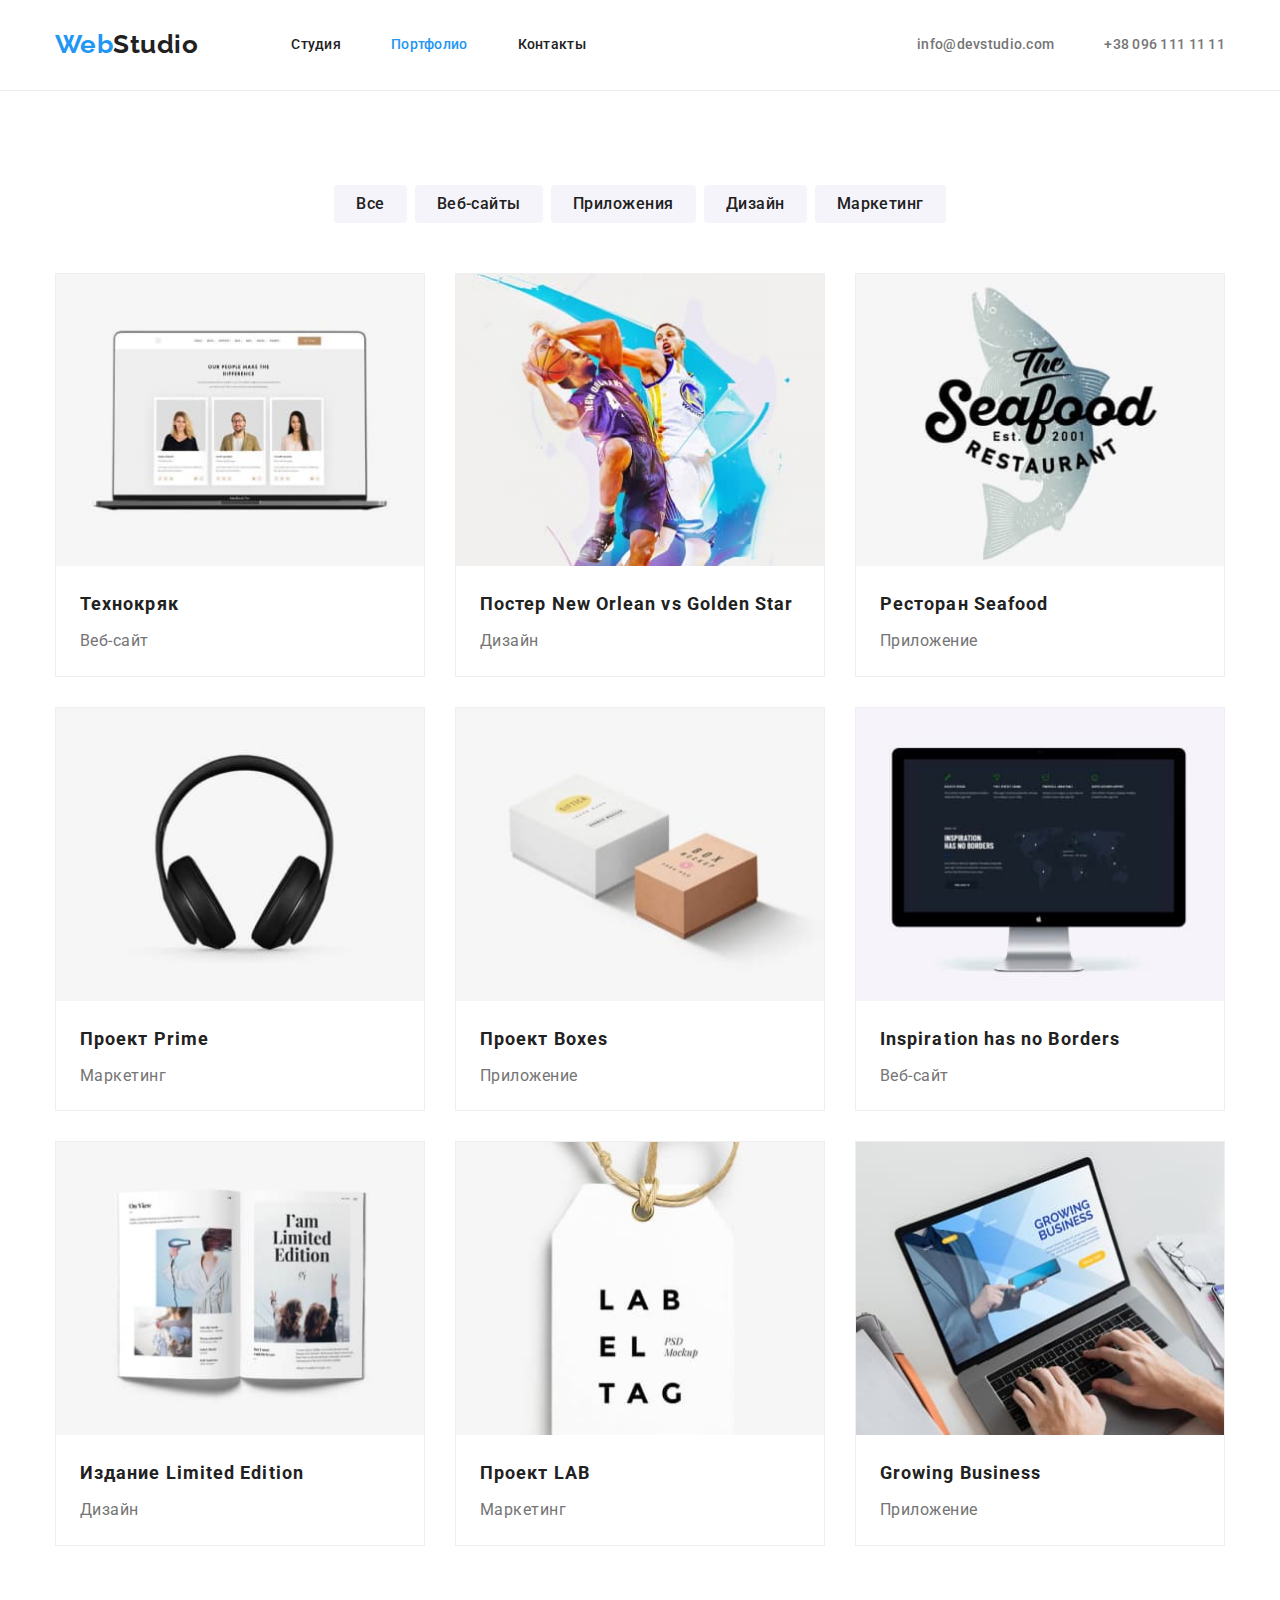
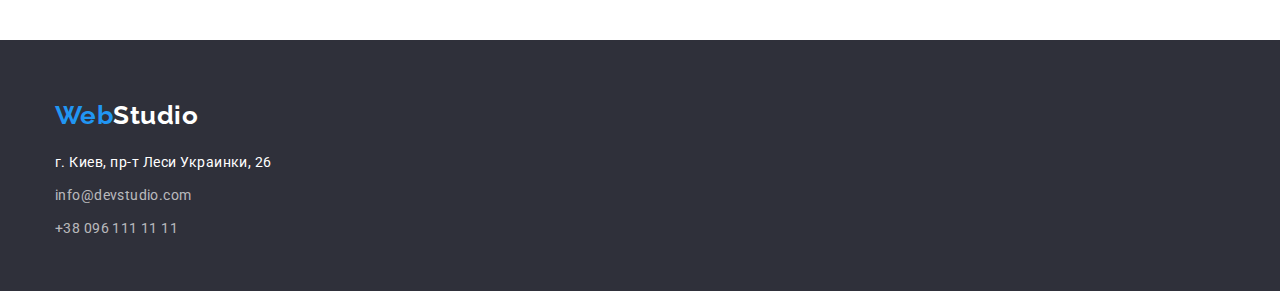
==== portfolio.html @ 140398b9 "Стартует проект" ====
<!DOCTYPE html>
<html lang="ru">
  <head>
    <meta charset="UTF-8" />
    <meta http-equiv="X-UA-Compatible" content="IE=edge" />
    <meta name="viewport" content="width=device-width, initial-scale=1.0" />
    <title>WebStudio</title>
    <link
      href="https://fonts.googleapis.com/css2?family=Raleway:wght@700&family=Roboto:wght@400;500;700;900&display=swap"
      rel="stylesheet"
    />
    <link
      rel="stylesheet"
      href="https://cdnjs.cloudflare.com/ajax/libs/modern-normalize/1.0.0/modern-normalize.min.css"
    />
    <link rel="stylesheet" href="./css/style.css" />
  </head>

  <body>
    <!-- Шапка сайта -->
    <header class="page-header">
      <div class="container header-item">
        <nav class="main-nav">
          <a href="#" class="logo"><span class="accent">Web</span>Studio</a>
          <ul class="site-nav">
            <li class="site-nav-item">
              <a href="./index.html" class="site-nav-link">Студия</a>
            </li>
            <li class="site-nav-item">
              <a href="./portfolio.html" class="site-nav-link-current">Портфолио</a>
            </li>
            <li class="site-nav-item"><a href="#footer" class="site-nav-link">Контакты</a></li>
          </ul>
        </nav>

        <ul class="auth-nav">
          <li class="auth-nav-item">
            <a href="mailto:info@devstudio.com" class="auth-nav-link">info@devstudio.com</a>
          </li>
          <li class="auth-nav-item">
            <a href="tel:+380961111111" class="auth-nav-link">+38 096 111 11 11</a>
          </li>
        </ul>
      </div>
    </header>
    <!-- Основная часть -->
    <main>
      <!-- Герой -->
      <section class="section portfolio">
        <div class="container">
          <h1 class="visually-hidden">Портфолио работ</h1>
          <ul class="buttons">
            <li class="buttons-item">
              <button type="button" class="buttons-secondary">Все</button>
            </li>
            <li class="buttons-item">
              <button type="button" class="buttons-secondary">Веб-сайты</button>
            </li>
            <li class="buttons-item">
              <button type="button" class="buttons-secondary">Приложения</button>
            </li>
            <li class="buttons-item">
              <button type="button" class="buttons-secondary">Дизайн</button>
            </li>
            <li class="buttons-item">
              <button type="button" class="buttons-secondary">Маркетинг</button>
            </li>
          </ul>
          <!-- список работ -->
          <ul class="projects-list">
            <li class="projects-list-item">
              <article class="card">
                <div class="card-thumb">
                  <img src="./images/portf1.jpg" alt="Веб-сайт Технокряк" width="370" />
                  <div class="card-content">
                    <h3 class="projects-list-link">Технокряк</h3>
                    <p class="projects-list-text">Веб-сайт</p>
                  </div>
                </div>
              </article>
            </li>

            <li class="projects-list-item">
              <article class="card">
                <div class="card-thumb">
                  <img
                    src="./images/portf2.jpg"
                    alt="Постер New Orlean vs Golden Star"
                    width="370"
                  />
                  <div class="card-content">
                    <h3 class="projects-list-link">Постер New Orlean vs Golden Star</h3>
                    <p class="projects-list-text">Дизайн</p>
                  </div>
                </div>
              </article>
            </li>

            <li class="projects-list-item">
              <article class="card">
                <div class="card-thumb">
                  <img src="./images/portf3.jpg" alt="Ресторан Seafood" width="370" />
                  <div class="card-content">
                    <h3 class="projects-list-link">Ресторан Seafood</h3>
                    <p class="projects-list-text">Приложение</p>
                  </div>
                </div>
              </article>
            </li>

            <li class="projects-list-item">
              <article class="card">
                <div class="card-thumb">
                  <img src="./images/portf4.jpg" alt="Проект Prime" width="370" />
                  <div class="card-content">
                    <h3 class="projects-list-link">Проект Prime</h3>
                    <p class="projects-list-text">Маркетинг</p>
                  </div>
                </div>
              </article>
            </li>

            <li class="projects-list-item">
              <article class="card">
                <div class="card-thumb">
                  <img src="./images/portf5.jpg" alt="Проект Boxes" width="370" />
                  <div class="card-content">
                    <h3 class="projects-list-link">Проект Boxes</h3>
                    <p class="projects-list-text">Приложение</p>
                  </div>
                </div>
              </article>
            </li>

            <li class="projects-list-item">
              <article class="card">
                <div class="card-thumb">
                  <img src="./images/portf6.jpg" alt="Inspiration has no Borders" width="370" />
                  <div class="card-content">
                    <h3 class="projects-list-link">Inspiration has no Borders</h3>
                    <p class="projects-list-text">Веб-сайт</p>
                  </div>
                </div>
              </article>
            </li>

            <li class="projects-list-item">
              <article class="card">
                <div class="card-thumb">
                  <img src="./images/portf7.jpg" alt="Издание Limited Edition" width="370" />
                  <div class="card-content">
                    <h3 class="projects-list-link">Издание Limited Edition</h3>
                    <p class="projects-list-text">Дизайн</p>
                  </div>
                </div>
              </article>
            </li>

            <li class="projects-list-item">
              <article class="card">
                <div class="card-thumb">
                  <img src="./images/portf8.jpg" alt="Проект LAB" width="370" />
                  <div class="card-content">
                    <h3 class="projects-list-link">Проект LAB</h3>
                    <p class="projects-list-text">Маркетинг</p>
                  </div>
                </div>
              </article>
            </li>

            <li class="projects-list-item">
              <article class="card">
                <div class="card-thumb">
                  <img src="./images/portf9.jpg" alt="Growing Business" width="370" />
                  <div class="card-content">
                    <h3 class="projects-list-link">Growing Business</h3>
                    <p class="projects-list-text">Приложение</p>
                  </div>
                </div>
              </article>
            </li>
          </ul>
        </div>
      </section>
    </main>
    <!-- Футер -->
    <footer id="footer" class="footer-real">
      <div class="container">
        <a href="#" class="logo-light"><span class="accent">Web</span>Studio</a>
        <div class="footer-contacts">
          <address class="city">г. Киев, пр-т Леси Украинки, 26</address>
          <div class="auth-nav-light">
            <a href="mailto:info@devstudio.com" class="auth-nav-light-link">info@devstudio.com</a>
            <p><a href="tel:+380961111111" class="auth-nav-light-link">+38 096 111 11 11</a></p>
          </div>
        </div>
      </div>
    </footer>
  </body>
</html>
---- css/style.css ----
/* цвет основного текста #757575 */
/* вторичный цвет #212121 */
/* акцент #2196F3 */
/* белый #FFFFFF*/
/* вторичный цвет фона #2F303A */
/* цвет фона секции в index #f5f4fa*/

html {
  box-sizing: border-box;
}

*,
*::before,
*::after {
  box-sizing: inherit;
}

:root {
  --primary-text-color: #757575;
  --title-text-color: #212121;
  --accent-color: #2196f3;
  --primary-white-color: #ffffff;
  --secondary-bg-color: #2f303a;
  --third-bg-color: #f5f4fa;
  --header-border-color: #ececec;
  --portfolio-border-color: #eeeeee;
  --card-set-gap: 30px;
  --card-shadow: 0px 1px 3px rgba(0, 0, 0, 0.12), 0px 1px 1px rgba(0, 0, 0, 0.14),
    0px 2px 1px rgba(0, 0, 0, 0.2);
}

/* body */
body {
  background-color: var(--primary-white-color);
  color: var(--primary-text-color);
  font-family: roboto, sans-serif;
  font-weight: 400;
  font-size: 16px;
  line-height: 1.18;
  letter-spacing: 0.03em;
}

/* none */
.list,
.site-nav,
.auth-nav,
.auth-nav-light,
.feature-list,
.works-list,
.team-list,
.projects-list,
.buttons,
p,
ul,
h1,
h2,
h3 {
  padding: 0;
  margin: 0;
  list-style: none;
}

img {
  display: block;
  max-width: 100%;
  height: auto;
}

/* Container */
.container {
  padding-left: 15px;
  padding-right: 15px;
  margin-left: auto;
  margin-right: auto;

  width: 1200px;
}

.header-item {
  display: flex;
}

/* Header */
.page-header {
  border-bottom: 1px solid var(--header-border-color);
  display: flex;
}

.main-nav {
  display: flex;
  align-items: center;
}

/* logo */
.logo {
  margin-right: 93px;
  margin-top: 24px;
  margin-bottom: 25px;

  color: var(--title-text-color);
  font-family: Raleway, sans-serif;
  font-weight: 700;
  font-size: 26px;
  line-height: 1.19;
  text-decoration: none;
}

.accent {
  color: var(--accent-color);
}

/* site-nav */
.site-nav {
  display: flex;
  margin-top: 32px;
  margin-bottom: 32px;
}

.site-nav .site-nav-item + .site-nav-item {
  margin-left: 50px;
}

.auth-nav {
  align-items: center;
  display: flex;
  margin-left: auto;

  margin-top: 32px;
  margin-bottom: 32px;
}

.auth-nav .auth-nav-item + .auth-nav-item {
  margin-left: 50px;
}

.site-nav-link,
.site-nav-link-current {
  display: block;
  padding-top: 5px;
  padding-bottom: 5px;

  color: var(--title-text-color);
  font-style: normal;
  font-weight: 500;
  font-size: 14px;
  line-height: 1.14;
  letter-spacing: 0.02em;
  text-decoration: none;
}

.auth-nav-link {
  display: block;
  padding-top: 5px;
  padding-bottom: 5px;

  color: var(--primary-text-color);
  font-style: normal;
  font-weight: 500;
  font-size: 14px;
  line-height: 1.14;
  letter-spacing: 0.02em;
  text-decoration: none;
}

.site-nav-link:hover,
.site-nav-link:focus,
.auth-nav-link:hover,
.auth-nav-link:focus,
.auth-nav-light-link:hover,
.auth-nav-light-link:focus {
  color: var(--accent-color);
}

.site-nav-link-current {
  color: var(--accent-color);
  font-style: normal;
  font-weight: 500;
  font-size: 14px;
  line-height: 1.14;
  letter-spacing: 0.02em;
  text-decoration: none;
}

/* hero */
.hero {
  padding-top: 200px;
  padding-bottom: 200px;

  background-color: var(--secondary-bg-color);
  text-align: center;
}

.hero-title {
  margin-top: 0;
  margin-bottom: 30px;
  color: var(--primary-white-color);
  font-weight: 900;
  font-size: 44px;
  line-height: 1.36;
  letter-spacing: 0.06em;
  text-transform: uppercase;
}

/* button primary */

.button-primary {
  display: inline-block;
  min-width: 200px;
  border-radius: 4px;
  padding: 10px 32px;
  text-align: center;

  color: var(--primary-white-color);
  background-color: var(--accent-color);
  font-family: inherit;
  font-weight: 700;
  font-size: 16px;
  line-height: 1.87;
  letter-spacing: 0.06em;
  cursor: pointer;
}

.button-primary:hover,
.button-primary:focus {
  color: var(--accent-color);
  background-color: var(--primary-white-color);
}

/* section-title */
.section-title {
  margin-top: 0;
  margin-bottom: 50px;
  color: var(--title-text-color);
  font-weight: 700;
  font-size: 36px;
  line-height: 1.17;
  text-align: center;
}

/* feature-list */
.section {
  padding-top: 94px;
  padding-bottom: 94px;
}

.visually-hidden {
  position: absolute;
  clip: rect(0 0 0 0);
  width: 1px;
  height: 1px;
  margin: -1px;
}

.feature-list {
  display: flex;
}

.feature-list-item {
  width: 270px;
}

.feature-list .feature-list-item + .feature-list-item {
  margin-left: 30px;
}

.feature-list-title {
  margin-top: 0;
  margin-bottom: 10px;
  color: var(--title-text-color);
  font-weight: 700;
  font-size: 14px;
  line-height: 1.14;
  letter-spacing: 0.03em;
  text-transform: uppercase;
}

.feature-list-text {
  font-size: 14px;
  line-height: 1.71;
  margin: 0;
}

/* Our Works */

.works-our {
  padding-top: 0;
}

.works-list {
  display: flex;
}

.works-list .works-list-item + .works-list-item {
  margin-left: 30px;
}

/* team section */
.team {
  background-color: var(--third-bg-color);
}

.team-list {
  display: flex;
  text-align: center;
}

.team-list .team-list-item + .team-list-item {
  margin-left: 30px;
}

.team-list-item {
  background-color: var(--primary-white-color);
  padding-bottom: 30px;
  box-shadow: var(--card-shadow);
  border-radius: 0px 0px 4px 4px;
}

.team-list-title {
  margin-top: 30px;
  margin-bottom: 10px;

  color: var(--title-text-color);
  font-weight: 500;
  font-size: 16px;
}

.team-list-text {
  font-size: 16px;
}

/* footer */
.footer-real {
  padding-top: 60px;
  padding-bottom: 50px;

  background-color: var(--secondary-bg-color);
}

.logo-light {
  color: var(--primary-white-color);
  font-family: Raleway, sans-serif;
  font-weight: 700;
  font-size: 26px;
  line-height: 1.19;
  text-decoration: none;
}

/* адрес */
.city {
  margin-top: 20px;

  font-family: inherit;
  font-style: normal;
  color: var(--primary-white-color);
  font-size: 14px;
  line-height: 1.71;
}

/* ссылки в футере */

.auth-nav-light-link {
  margin-top: 9px;
  display: block;
  color: rgba(255, 255, 255, 0.68);
  font-size: 14px;
  line-height: 1.71;
  letter-spacing: 0.03em;
  text-decoration: none;
}

/* Portfolio */
/* Buttons */
.buttons {
  display: flex;
  justify-content: center;
  margin-bottom: 50px;
}

.buttons .buttons-item + .buttons-item {
  margin-left: 8px;
}

/* buttons secondary */
.buttons-secondary {
  color: var(--title-text-color);
  background-color: var(--third-bg-color);
  font-family: inherit;
  font-weight: 500;
  font-size: 16px;
  line-height: 1.62;
  letter-spacing: 0.03em;
  border-radius: 4px;
  border: none;
  cursor: pointer;
  padding: 6px 22px;
}

.buttons-secondary:hover,
.buttons-secondary:focus {
  color: var(--primary-white-color);
  background-color: var(--accent-color);
  font-family: inherit;
}

/* Projects list */

.projects-list {
  display: flex;
  flex-wrap: wrap;
  margin-top: calc(-1 * var(--card-set-gap));
  margin-left: calc(-1 * var(--card-set-gap));
}

.projects-list-item {
  border: 1px solid var(--portfolio-border-color);
  flex-basis: calc(100% / 3 - var(--card-set-gap));
  margin-left: var(--card-set-gap);
  margin-top: var(--card-set-gap);
}

.projects-list-link {
  color: var(--title-text-color);
  font-weight: 700;
  font-size: 18px;
  line-height: 2;
  letter-spacing: 0.06em;
  margin-bottom: 4px;
}

.card-content {
  padding: 20px 24px;
}

.projects-list-text {
  font-size: 16px;
  line-height: 1.87;
}
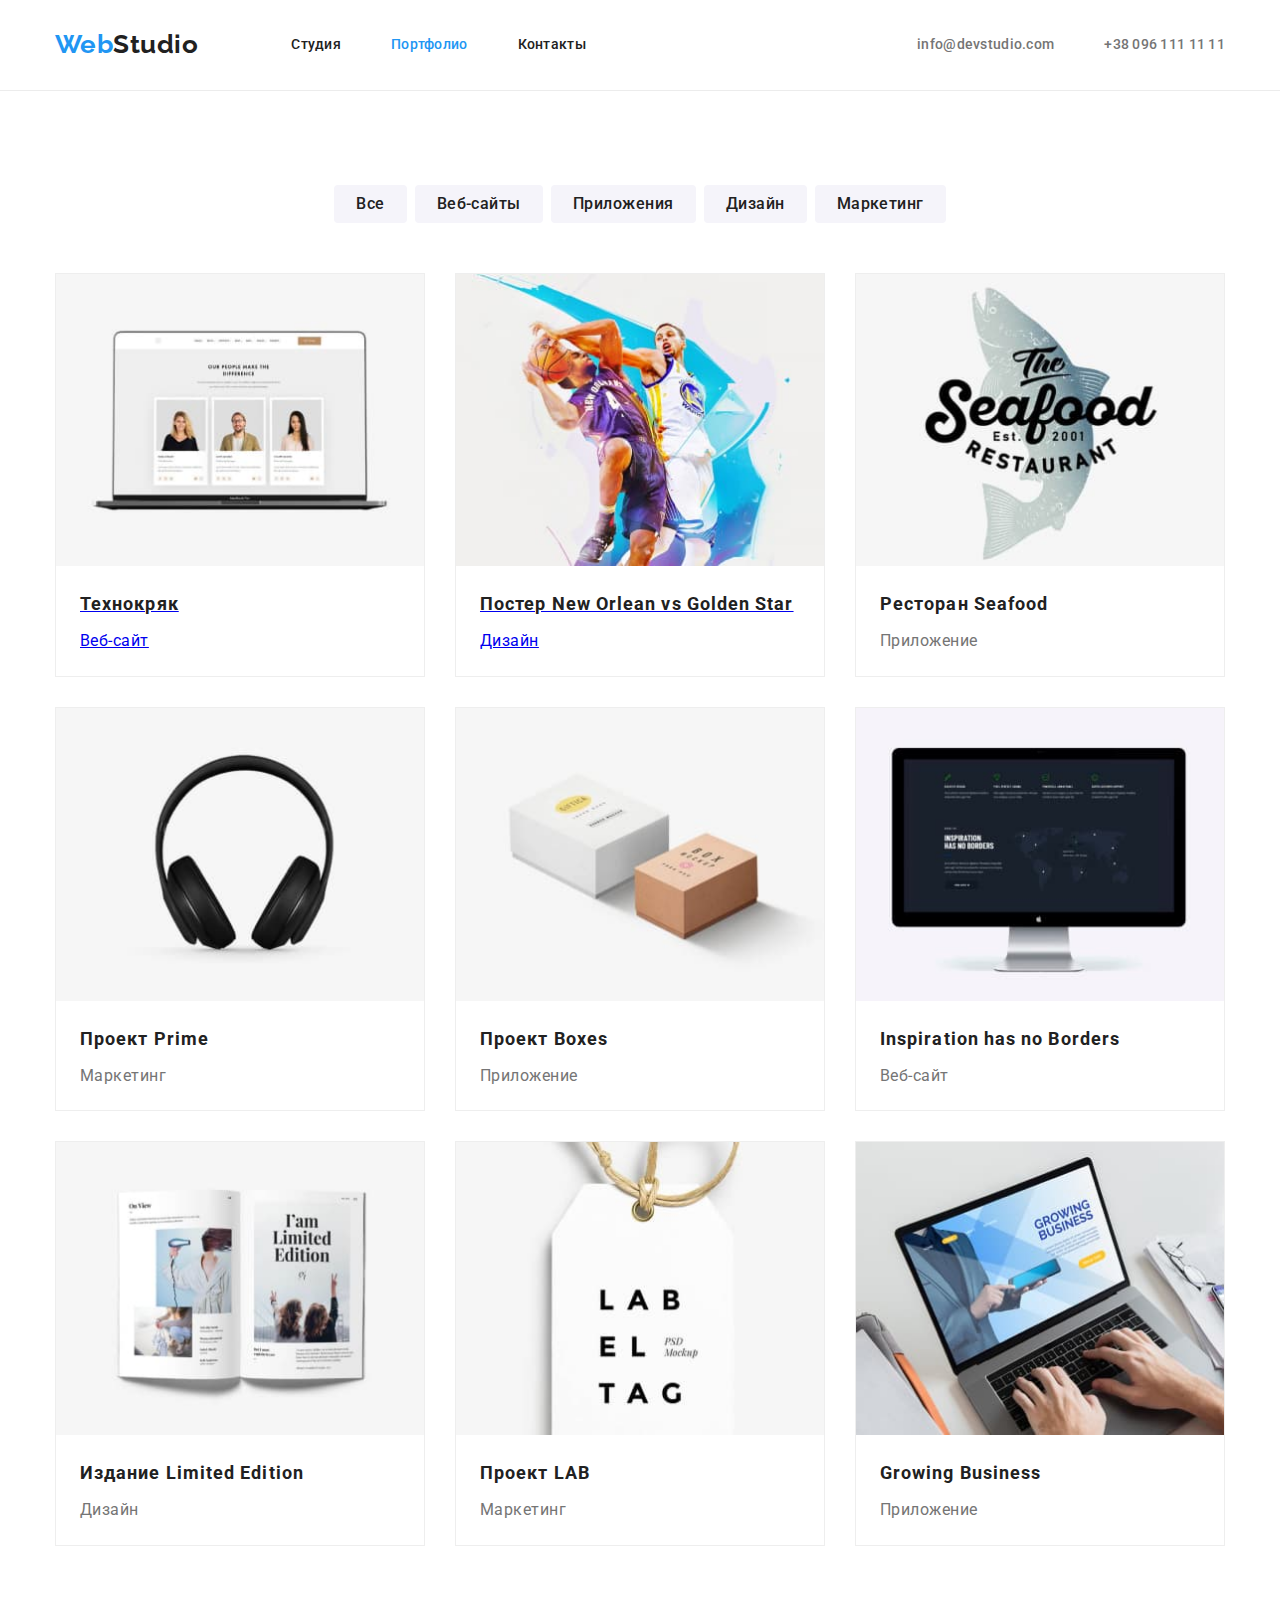
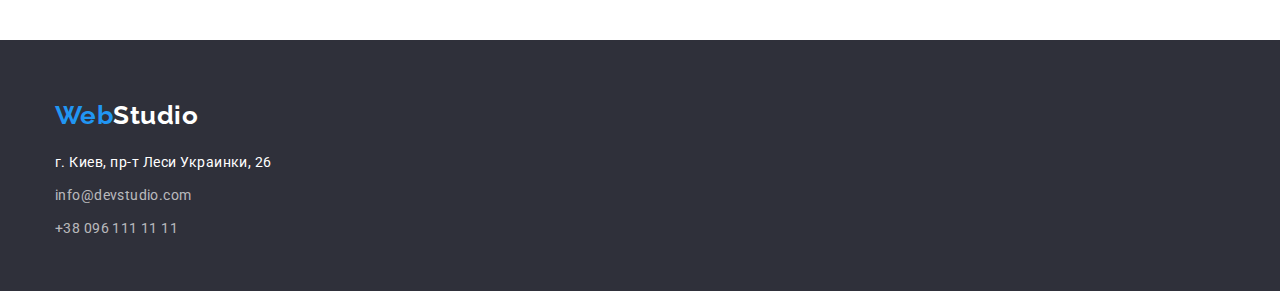
==== commit 9dda0908: "добавляет спрайт" ====
--- a/portfolio.html
+++ b/portfolio.html
@@ -71,27 +71,31 @@
             <li class="projects-list-item">
               <article class="card">
                 <div class="card-thumb">
-                  <img src="./images/portf1.jpg" alt="Веб-сайт Технокряк" width="370" />
-                  <div class="card-content">
-                    <h3 class="projects-list-link">Технокряк</h3>
-                    <p class="projects-list-text">Веб-сайт</p>
-                  </div>
-                </div>
-              </article>
-            </li>
-
-            <li class="projects-list-item">
-              <article class="card">
-                <div class="card-thumb">
-                  <img
-                    src="./images/portf2.jpg"
-                    alt="Постер New Orlean vs Golden Star"
-                    width="370"
-                  />
-                  <div class="card-content">
-                    <h3 class="projects-list-link">Постер New Orlean vs Golden Star</h3>
-                    <p class="projects-list-text">Дизайн</p>
-                  </div>
+                  <a href="#"
+                    ><img src="./images/portf1.jpg" alt="Веб-сайт Технокряк" width="370" />
+                    <div class="card-content">
+                      <h3 class="projects-list-link">Технокряк</h3>
+                      <p class="projects-list-text">Веб-сайт</p>
+                    </div>
+                  </a>
+                </div>
+              </article>
+            </li>
+
+            <li class="projects-list-item">
+              <article class="card">
+                <div class="card-thumb">
+                  <a href="#"
+                    ><img
+                      src="./images/portf2.jpg"
+                      alt="Постер New Orlean vs Golden Star"
+                      width="370"
+                    />
+                    <div class="card-content">
+                      <h3 class="projects-list-link">Постер New Orlean vs Golden Star</h3>
+                      <p class="projects-list-text">Дизайн</p>
+                    </div>
+                  </a>
                 </div>
               </article>
             </li>
--- a/css/style.css
+++ b/css/style.css
@@ -23,6 +23,7 @@
   --secondary-bg-color: #2f303a;
   --third-bg-color: #f5f4fa;
   --header-border-color: #ececec;
+  --customers-border: #afb1b8;
   --portfolio-border-color: #eeeeee;
   --card-set-gap: 30px;
   --card-shadow: 0px 1px 3px rgba(0, 0, 0, 0.12), 0px 1px 1px rgba(0, 0, 0, 0.14),
@@ -64,6 +65,7 @@
   display: block;
   max-width: 100%;
   height: auto;
+  margin: 0;
 }
 
 /* Container */
@@ -78,6 +80,7 @@
 
 .header-item {
   display: flex;
+  /* justify-content: space-between; */
 }
 
 /* Header */
@@ -124,7 +127,6 @@
   align-items: center;
   display: flex;
   margin-left: auto;
-
   margin-top: 32px;
   margin-bottom: 32px;
 }
@@ -149,7 +151,8 @@
 }
 
 .auth-nav-link {
-  display: block;
+  display: flex;
+  align-items: center;
   padding-top: 5px;
   padding-bottom: 5px;
 
@@ -160,6 +163,28 @@
   line-height: 1.14;
   letter-spacing: 0.02em;
   text-decoration: none;
+}
+
+.auth-nav-link.mailto::before {
+  content: '';
+  width: 17px;
+  height: 12px;
+  display: inline-block;
+  margin-right: 10px;
+  background-image: url(../images/ico/envelope.svg);
+  /* background-size: contain; */
+  background-repeat: no-repeat;
+  background-position: center;
+}
+
+.auth-nav-link.phoneto::before {
+  content: '';
+  width: 10px;
+  height: 16px;
+  display: inline-block;
+  margin-right: 10px;
+  background-image: url(../images/ico/phone.svg);
+  background-size: contain;
 }
 
 .site-nav-link:hover,
@@ -185,9 +210,19 @@
 .hero {
   padding-top: 200px;
   padding-bottom: 200px;
+  margin-left: auto;
+  margin-right: auto;
+  max-width: 1600px;
+  min-height: 600px;
 
   background-color: var(--secondary-bg-color);
   text-align: center;
+  /* background-image: url('../images/header.jpg'); */
+  background-image: linear-gradient(to right, rgba(47, 48, 58, 0.4), rgba(47, 48, 58, 0.4)),
+    url('../images/header.jpg');
+  background-size: cover;
+  background-repeat: no-repeat;
+  background-position: center;
 }
 
 .hero-title {
@@ -253,18 +288,65 @@
 
 .feature-list {
   display: flex;
+  justify-content: space-between;
 }
 
 .feature-list-item {
   width: 270px;
 }
 
-.feature-list .feature-list-item + .feature-list-item {
+.feature-thumb {
+  width: 270px;
+  height: 120px;
+  display: flex;
+  align-items: center;
+  justify-content: center;
+
+  background-color: var(--third-bg-color);
+  border-radius: 4px;
+}
+
+.feature-icon {
+  width: 70px;
+  height: 70px;
+}
+
+/* .feature-list-item::before {
+  content: '';
+  height: 120px;
+  display: block;
+  background-color: var(--third-bg-color);
+  background-size: 70px;
+  background-repeat: no-repeat;
+  background-position: center;
+}
+
+.feature-list-item:nth-child(1)::before {
+  background-image: url(../images/feat1.svg);
+  content: ('');
+} */
+
+.feature-list-item:nth-child(2)::before {
+  background-image: url(../images/feat2.svg);
+  content: ('');
+}
+
+.feature-list-item:nth-child(3)::before {
+  background-image: url(../images/feat3.svg);
+  content: ('');
+}
+
+.feature-list-item:nth-child(4)::before {
+  background-image: url(../images/feat4.svg);
+  content: ('');
+}
+
+/* .feature-list-item .feature-list .feature-list-item + .feature-list-item {
   margin-left: 30px;
-}
+} */
 
 .feature-list-title {
-  margin-top: 0;
+  margin-top: 30px;
   margin-bottom: 10px;
   color: var(--title-text-color);
   font-weight: 700;
@@ -288,10 +370,7 @@
 
 .works-list {
   display: flex;
-}
-
-.works-list .works-list-item + .works-list-item {
-  margin-left: 30px;
+  justify-content: space-between;
 }
 
 /* team section */
@@ -302,11 +381,12 @@
 .team-list {
   display: flex;
   text-align: center;
-}
-
-.team-list .team-list-item + .team-list-item {
+  justify-content: space-between;
+}
+
+/* .team-list .team-list-item + .team-list-item {
   margin-left: 30px;
-}
+} второй способ */
 
 .team-list-item {
   background-color: var(--primary-white-color);
@@ -328,12 +408,50 @@
   font-size: 16px;
 }
 
+/* Customers regular */
+.customers-list {
+  display: flex;
+  justify-content: space-between;
+}
+
+.customers-thumb {
+  width: 170px;
+  height: 92px;
+  display: flex;
+  align-items: center;
+  justify-content: center;
+
+  background-color: var(--primary-white-color);
+  border: 1px solid var(--customers-border);
+  border-radius: 4px;
+}
+
+.customers-icon {
+  width: 106px;
+  height: 60px;
+  fill: currentColor;
+}
+
+.customers-thumb:hover,
+.customers-thumb:focus {
+  border: 1px solid var(--accent-color);
+  color: var(--accent-color);
+}
+
+/* .customers-thumb:hover .customers-icon {
+  fill: cyan;
+} */
+
 /* footer */
 .footer-real {
   padding-top: 60px;
   padding-bottom: 50px;
 
   background-color: var(--secondary-bg-color);
+}
+
+.footer-item {
+  display: flex;
 }
 
 .logo-light {
@@ -348,6 +466,7 @@
 /* адрес */
 .city {
   margin-top: 20px;
+  margin-right: 0;
 
   font-family: inherit;
   font-style: normal;
@@ -360,12 +479,20 @@
 
 .auth-nav-light-link {
   margin-top: 9px;
+  margin-right: 0;
   display: block;
   color: rgba(255, 255, 255, 0.68);
   font-size: 14px;
   line-height: 1.71;
   letter-spacing: 0.03em;
   text-decoration: none;
+}
+
+/* Joinus */
+.joinus {
+  width: 206;
+  height: 80;
+  background-color: tomato;
 }
 
 /* Portfolio */
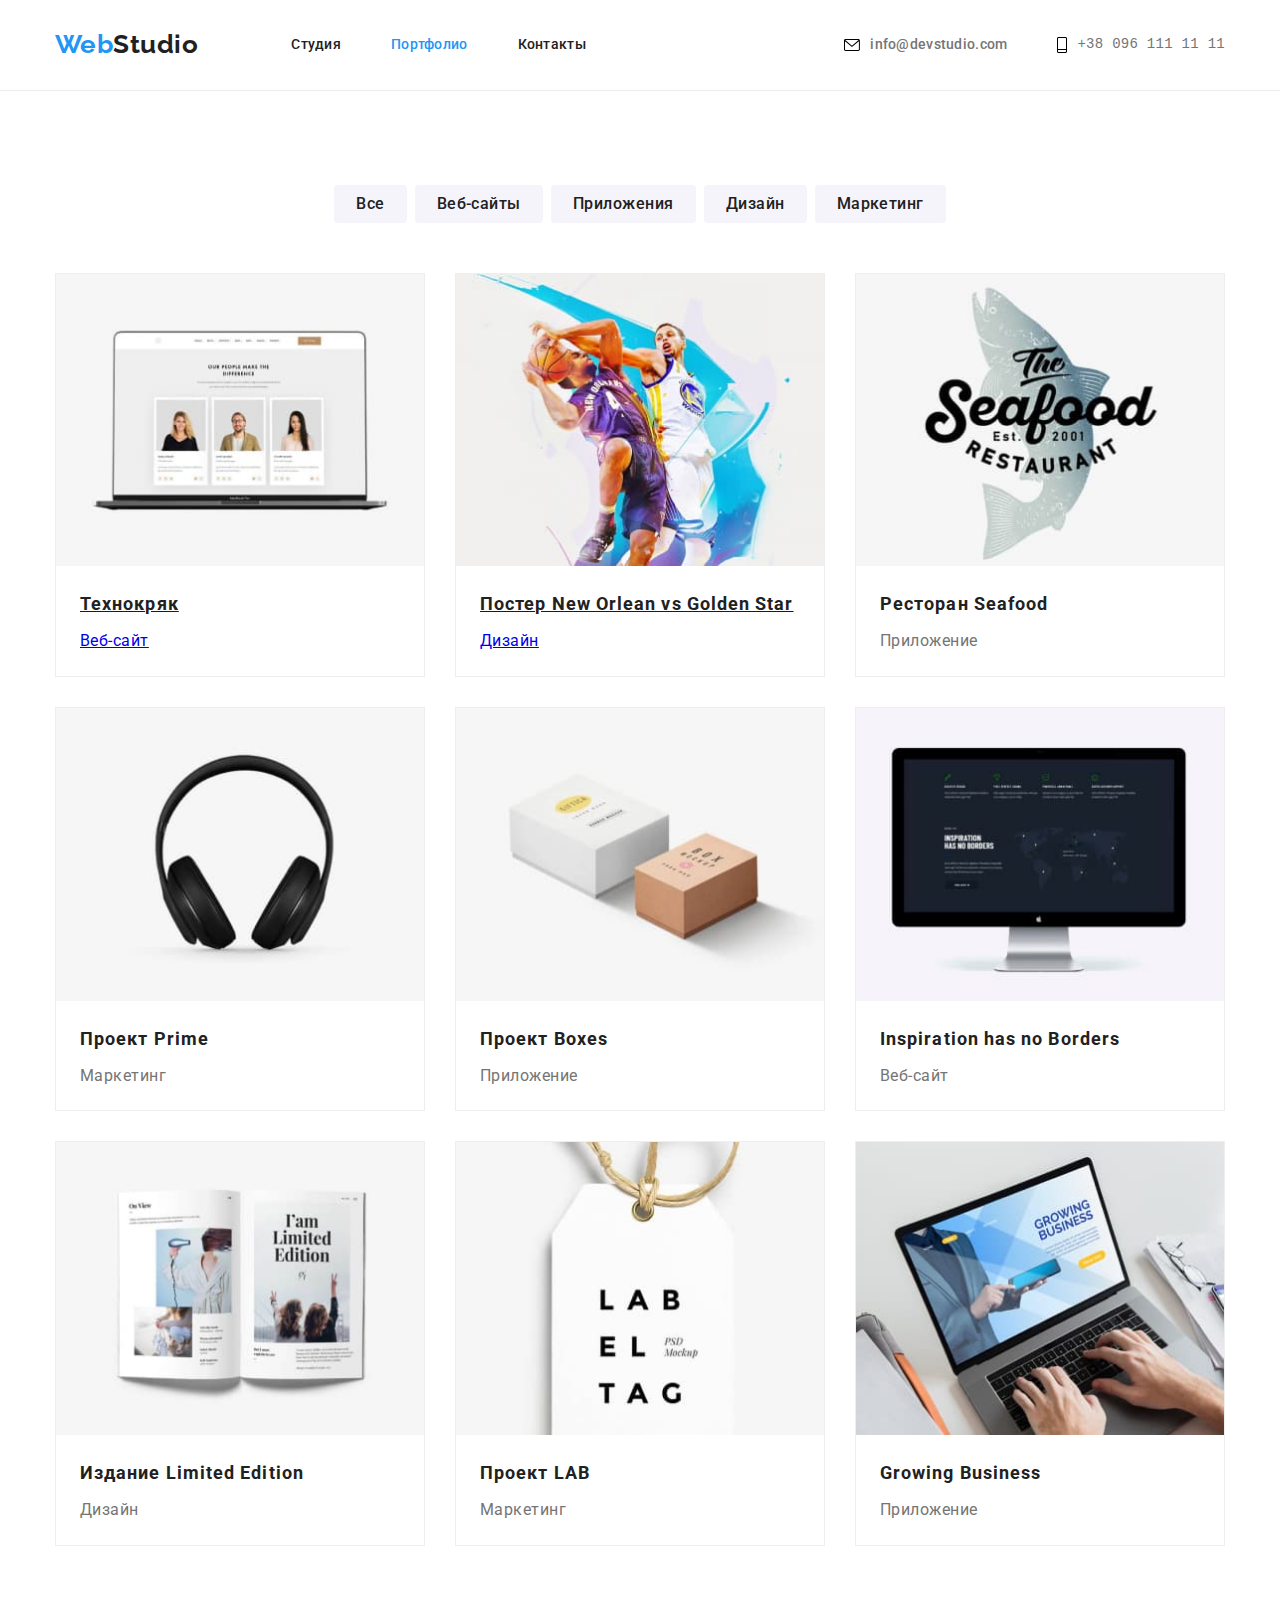
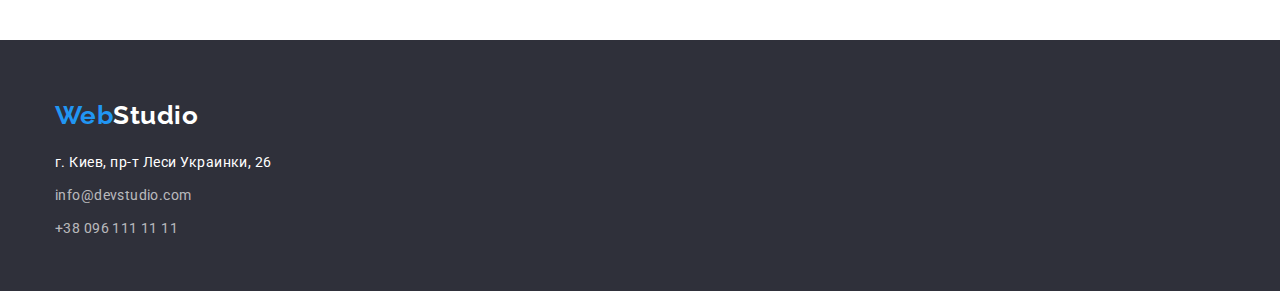
==== commit 34de58b0: "завершает Постоянные клиенты" ====
--- a/portfolio.html
+++ b/portfolio.html
@@ -35,10 +35,20 @@
 
         <ul class="auth-nav">
           <li class="auth-nav-item">
-            <a href="mailto:info@devstudio.com" class="auth-nav-link">info@devstudio.com</a>
+            <a href="mailto:info@devstudio.com" class="auth-nav-link mailto">
+              <svg class="auth-nav-icon" width="16" height="12">
+                <use href="./images/sprite1.svg#envelope"></use>
+              </svg>
+              info@devstudio.com</a
+            >
           </li>
           <li class="auth-nav-item">
-            <a href="tel:+380961111111" class="auth-nav-link">+38 096 111 11 11</a>
+            <a href="tel:+380961111111" class="auth-nav-link phoneto"
+              ><svg class="auth-nav-icon" width="10" height="16">
+                <use href="./images/sprite1.svg#phone"></use>
+              </svg>
+              <pre>+38 096 111 11 11</pre>
+            </a>
           </li>
         </ul>
       </div>
--- a/css/style.css
+++ b/css/style.css
@@ -55,7 +55,9 @@
 ul,
 h1,
 h2,
-h3 {
+h3,
+pre,
+a {
   padding: 0;
   margin: 0;
   list-style: none;
@@ -135,6 +137,12 @@
   margin-left: 50px;
 }
 
+.auth-nav-link {
+  display: flex;
+  justify-content: center;
+  align-items: center;
+}
+
 .site-nav-link,
 .site-nav-link-current {
   display: block;
@@ -151,10 +159,8 @@
 }
 
 .auth-nav-link {
-  display: flex;
-  align-items: center;
-  padding-top: 5px;
-  padding-bottom: 5px;
+  padding-top: 0px;
+  padding-bottom: 0px;
 
   color: var(--primary-text-color);
   font-style: normal;
@@ -165,26 +171,8 @@
   text-decoration: none;
 }
 
-.auth-nav-link.mailto::before {
-  content: '';
-  width: 17px;
-  height: 12px;
-  display: inline-block;
+.auth-nav-icon {
   margin-right: 10px;
-  background-image: url(../images/ico/envelope.svg);
-  /* background-size: contain; */
-  background-repeat: no-repeat;
-  background-position: center;
-}
-
-.auth-nav-link.phoneto::before {
-  content: '';
-  width: 10px;
-  height: 16px;
-  display: inline-block;
-  margin-right: 10px;
-  background-image: url(../images/ico/phone.svg);
-  background-size: contain;
 }
 
 .site-nav-link:hover,
@@ -194,6 +182,10 @@
 .auth-nav-light-link:hover,
 .auth-nav-light-link:focus {
   color: var(--accent-color);
+}
+
+.auth-nav-link:hover .auth-nav-icon {
+  fill: var(--accent-color);
 }
 
 .site-nav-link-current {
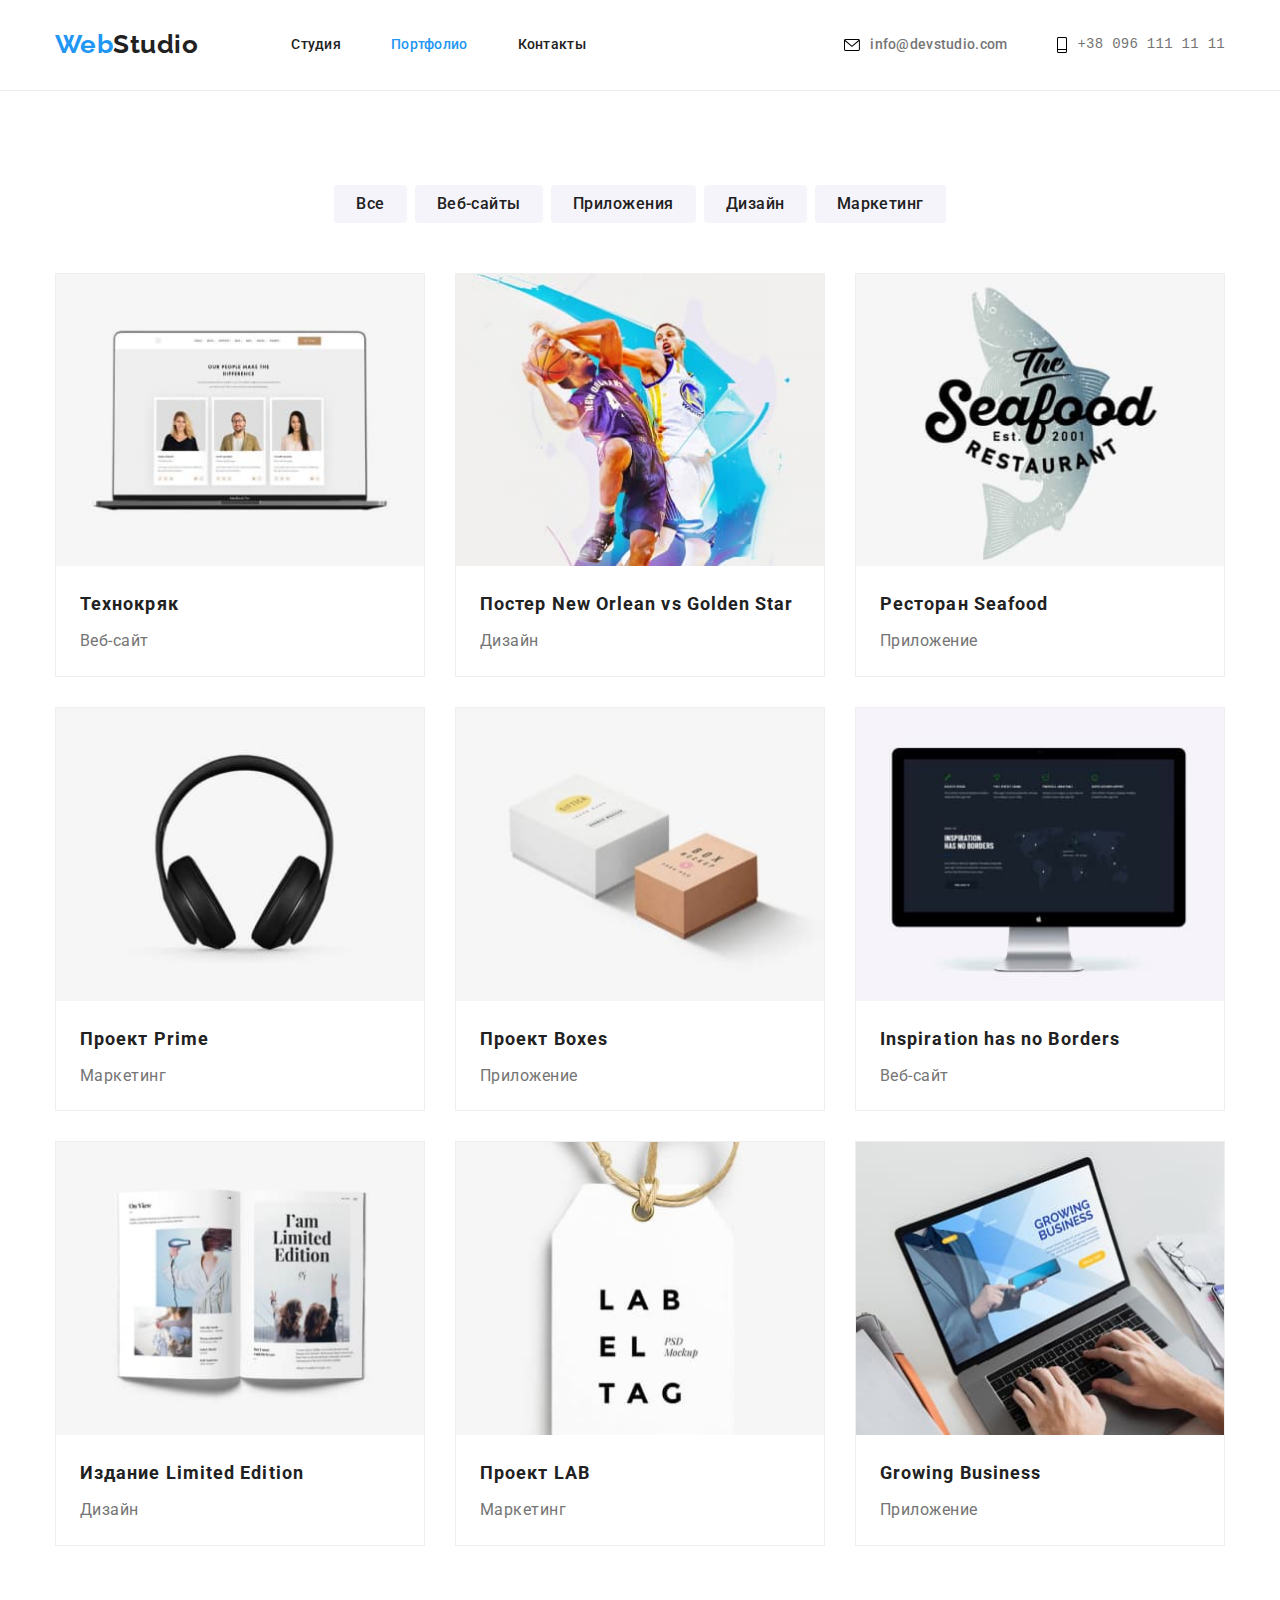
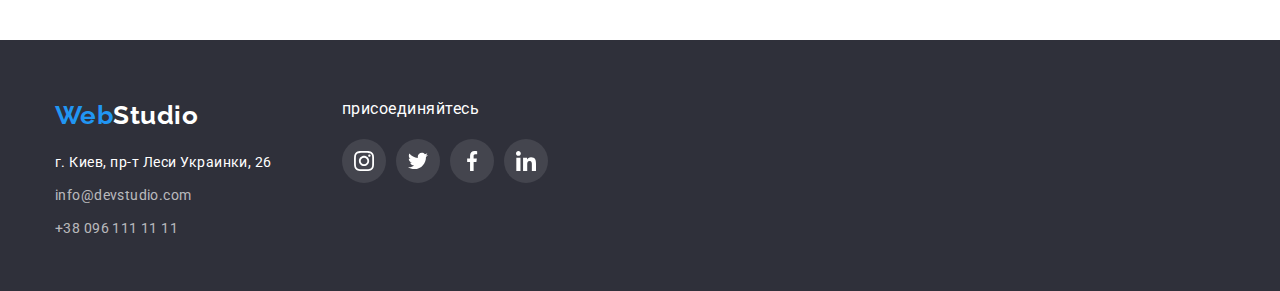
==== commit c8bec22d: "Добавляет SVG иконки" ====
--- a/portfolio.html
+++ b/portfolio.html
@@ -81,8 +81,8 @@
             <li class="projects-list-item">
               <article class="card">
                 <div class="card-thumb">
-                  <a href="#"
-                    ><img src="./images/portf1.jpg" alt="Веб-сайт Технокряк" width="370" />
+                  <a href="#">
+                    <img src="./images/portf1.jpg" alt="Веб-сайт Технокряк" width="370" />
                     <div class="card-content">
                       <h3 class="projects-list-link">Технокряк</h3>
                       <p class="projects-list-text">Веб-сайт</p>
@@ -95,8 +95,8 @@
             <li class="projects-list-item">
               <article class="card">
                 <div class="card-thumb">
-                  <a href="#"
-                    ><img
+                  <a href="#">
+                    <img
                       src="./images/portf2.jpg"
                       alt="Постер New Orlean vs Golden Star"
                       width="370"
@@ -113,83 +113,97 @@
             <li class="projects-list-item">
               <article class="card">
                 <div class="card-thumb">
-                  <img src="./images/portf3.jpg" alt="Ресторан Seafood" width="370" />
-                  <div class="card-content">
-                    <h3 class="projects-list-link">Ресторан Seafood</h3>
-                    <p class="projects-list-text">Приложение</p>
-                  </div>
-                </div>
-              </article>
-            </li>
-
-            <li class="projects-list-item">
-              <article class="card">
-                <div class="card-thumb">
-                  <img src="./images/portf4.jpg" alt="Проект Prime" width="370" />
-                  <div class="card-content">
-                    <h3 class="projects-list-link">Проект Prime</h3>
-                    <p class="projects-list-text">Маркетинг</p>
-                  </div>
-                </div>
-              </article>
-            </li>
-
-            <li class="projects-list-item">
-              <article class="card">
-                <div class="card-thumb">
-                  <img src="./images/portf5.jpg" alt="Проект Boxes" width="370" />
-                  <div class="card-content">
-                    <h3 class="projects-list-link">Проект Boxes</h3>
-                    <p class="projects-list-text">Приложение</p>
-                  </div>
-                </div>
-              </article>
-            </li>
-
-            <li class="projects-list-item">
-              <article class="card">
-                <div class="card-thumb">
-                  <img src="./images/portf6.jpg" alt="Inspiration has no Borders" width="370" />
-                  <div class="card-content">
-                    <h3 class="projects-list-link">Inspiration has no Borders</h3>
-                    <p class="projects-list-text">Веб-сайт</p>
-                  </div>
-                </div>
-              </article>
-            </li>
-
-            <li class="projects-list-item">
-              <article class="card">
-                <div class="card-thumb">
-                  <img src="./images/portf7.jpg" alt="Издание Limited Edition" width="370" />
-                  <div class="card-content">
-                    <h3 class="projects-list-link">Издание Limited Edition</h3>
-                    <p class="projects-list-text">Дизайн</p>
-                  </div>
-                </div>
-              </article>
-            </li>
-
-            <li class="projects-list-item">
-              <article class="card">
-                <div class="card-thumb">
-                  <img src="./images/portf8.jpg" alt="Проект LAB" width="370" />
-                  <div class="card-content">
-                    <h3 class="projects-list-link">Проект LAB</h3>
-                    <p class="projects-list-text">Маркетинг</p>
-                  </div>
-                </div>
-              </article>
-            </li>
-
-            <li class="projects-list-item">
-              <article class="card">
-                <div class="card-thumb">
-                  <img src="./images/portf9.jpg" alt="Growing Business" width="370" />
-                  <div class="card-content">
-                    <h3 class="projects-list-link">Growing Business</h3>
-                    <p class="projects-list-text">Приложение</p>
-                  </div>
+                  <a href="#">
+                    <img src="./images/portf3.jpg" alt="Ресторан Seafood" width="370" />
+                    <div class="card-content">
+                      <h3 class="projects-list-link">Ресторан Seafood</h3>
+                      <p class="projects-list-text">Приложение</p>
+                    </div>
+                  </a>
+                </div>
+              </article>
+            </li>
+
+            <li class="projects-list-item">
+              <article class="card">
+                <div class="card-thumb">
+                  <a href="#">
+                    <img src="./images/portf4.jpg" alt="Проект Prime" width="370" />
+                    <div class="card-content">
+                      <h3 class="projects-list-link">Проект Prime</h3>
+                      <p class="projects-list-text">Маркетинг</p>
+                    </div>
+                  </a>
+                </div>
+              </article>
+            </li>
+
+            <li class="projects-list-item">
+              <article class="card">
+                <div class="card-thumb">
+                  <a href="#">
+                    <img src="./images/portf5.jpg" alt="Проект Boxes" width="370" />
+                    <div class="card-content">
+                      <h3 class="projects-list-link">Проект Boxes</h3>
+                      <p class="projects-list-text">Приложение</p>
+                    </div>
+                  </a>
+                </div>
+              </article>
+            </li>
+
+            <li class="projects-list-item">
+              <article class="card">
+                <div class="card-thumb">
+                  <a href="#">
+                    <img src="./images/portf6.jpg" alt="Inspiration has no Borders" width="370" />
+                    <div class="card-content">
+                      <h3 class="projects-list-link">Inspiration has no Borders</h3>
+                      <p class="projects-list-text">Веб-сайт</p>
+                    </div>
+                  </a>
+                </div>
+              </article>
+            </li>
+
+            <li class="projects-list-item">
+              <article class="card">
+                <div class="card-thumb">
+                  <a href="#">
+                    <img src="./images/portf7.jpg" alt="Издание Limited Edition" width="370" />
+                    <div class="card-content">
+                      <h3 class="projects-list-link">Издание Limited Edition</h3>
+                      <p class="projects-list-text">Дизайн</p>
+                    </div>
+                  </a>
+                </div>
+              </article>
+            </li>
+
+            <li class="projects-list-item">
+              <article class="card">
+                <div class="card-thumb">
+                  <a href="#">
+                    <img src="./images/portf8.jpg" alt="Проект LAB" width="370" />
+                    <div class="card-content">
+                      <h3 class="projects-list-link">Проект LAB</h3>
+                      <p class="projects-list-text">Маркетинг</p>
+                    </div>
+                  </a>
+                </div>
+              </article>
+            </li>
+
+            <li class="projects-list-item">
+              <article class="card">
+                <div class="card-thumb">
+                  <a href="#">
+                    <img src="./images/portf9.jpg" alt="Growing Business" width="370" />
+                    <div class="card-content">
+                      <h3 class="projects-list-link">Growing Business</h3>
+                      <p class="projects-list-text">Приложение</p>
+                    </div>
+                  </a>
                 </div>
               </article>
             </li>
@@ -199,14 +213,57 @@
     </main>
     <!-- Футер -->
     <footer id="footer" class="footer-real">
-      <div class="container">
-        <a href="#" class="logo-light"><span class="accent">Web</span>Studio</a>
-        <div class="footer-contacts">
-          <address class="city">г. Киев, пр-т Леси Украинки, 26</address>
-          <div class="auth-nav-light">
-            <a href="mailto:info@devstudio.com" class="auth-nav-light-link">info@devstudio.com</a>
-            <p><a href="tel:+380961111111" class="auth-nav-light-link">+38 096 111 11 11</a></p>
+      <div class="container footer-item">
+        <div class="footer-logo-address">
+          <a href="#" class="logo-light"><span class="accent">Web</span>Studio</a>
+          <div class="footer-contacts">
+            <address class="city">г. Киев, пр-т Леси Украинки, 26</address>
+            <div class="auth-nav-light">
+              <a href="mailto:info@devstudio.com" class="auth-nav-light-link">info@devstudio.com</a>
+              <p><a href="tel:+380961111111" class="auth-nav-light-link">+38 096 111 11 11</a></p>
+            </div>
           </div>
+        </div>
+        <div class="joinus">
+          <p class="joinus-p">присоединяйтесь</p>
+          <ul class="social-footer">
+            <li class="social-item-footer">
+              <a href="#" class="social-link-footer">
+                <div class="social-thumb-footer">
+                  <svg class="social-icon-footer" width="20" height="20">
+                    <use href="./images/sprite1.svg#instagram1"></use>
+                  </svg>
+                </div>
+              </a>
+            </li>
+            <li class="social-item-footer">
+              <a href="#" class="social-link-footer">
+                <div class="social-thumb-footer">
+                  <svg class="social-icon-footer" width="20" height="20">
+                    <use href="./images/sprite1.svg#twitter1"></use>
+                  </svg>
+                </div>
+              </a>
+            </li>
+            <li class="social-item-footer">
+              <a href="#" class="social-link-footer">
+                <div class="social-thumb-footer">
+                  <svg class="social-icon-footer" width="20" height="20">
+                    <use href="./images/sprite1.svg#facebook1"></use>
+                  </svg>
+                </div>
+              </a>
+            </li>
+            <li class="social-item-footer">
+              <a href="#" class="social-link-footer">
+                <div class="social-thumb-footer">
+                  <svg class="social-icon-footer" width="20" height="20">
+                    <use href="./images/sprite1.svg#linkedin1"></use>
+                  </svg>
+                </div>
+              </a>
+            </li>
+          </ul>
         </div>
       </div>
     </footer>
--- a/css/style.css
+++ b/css/style.css
@@ -23,11 +23,12 @@
   --secondary-bg-color: #2f303a;
   --third-bg-color: #f5f4fa;
   --header-border-color: #ececec;
-  --customers-border: #afb1b8;
+  --links-color: #afb1b8;
   --portfolio-border-color: #eeeeee;
   --card-set-gap: 30px;
   --card-shadow: 0px 1px 3px rgba(0, 0, 0, 0.12), 0px 1px 1px rgba(0, 0, 0, 0.14),
     0px 2px 1px rgba(0, 0, 0, 0.2);
+  --footer-link-color: rgba(255, 255, 255, 0.1);
 }
 
 /* body */
@@ -61,6 +62,7 @@
   padding: 0;
   margin: 0;
   list-style: none;
+  text-decoration: none;
 }
 
 img {
@@ -400,6 +402,39 @@
   font-size: 16px;
 }
 
+.team-social {
+  display: flex;
+  align-items: center;
+  justify-content: space-between;
+  width: 206px;
+  height: 44px;
+  margin-top: 16px;
+  margin-right: 32px;
+  margin-bottom: 0px;
+  margin-left: 32px;
+}
+
+.social-thumb {
+  display: flex;
+  align-items: center;
+  justify-content: center;
+
+  width: 44px;
+  height: 44px;
+  color: var(--links-color);
+}
+
+.social-icon {
+  fill: currentColor;
+}
+
+.social-thumb:hover,
+.social-thumb:focus {
+  border-radius: 50%;
+  background-color: var(--accent-color);
+  color: var(--primary-white-color);
+}
+
 /* Customers regular */
 .customers-list {
   display: flex;
@@ -413,8 +448,9 @@
   align-items: center;
   justify-content: center;
 
+  color: var(--links-color);
   background-color: var(--primary-white-color);
-  border: 1px solid var(--customers-border);
+  border: 1px solid var(--links-color);
   border-radius: 4px;
 }
 
@@ -482,9 +518,45 @@
 
 /* Joinus */
 .joinus {
-  width: 206;
-  height: 80;
-  background-color: tomato;
+  margin-left: 70px;
+}
+
+.joinus-p {
+  font-weight: 700px;
+  color: var(--primary-white-color);
+}
+
+/* Footer Social */
+
+.social-footer {
+  display: flex;
+  align-items: center;
+  justify-content: space-between;
+  width: 206px;
+  height: 44px;
+  margin-top: 20px;
+}
+
+.social-thumb-footer {
+  display: flex;
+  align-items: center;
+  justify-content: center;
+
+  width: 44px;
+  height: 44px;
+  color: var(--primary-white-color);
+  background-color: var(--footer-link-color);
+  border-radius: 50%;
+}
+
+.social-icon-footer {
+  fill: currentColor;
+}
+
+.social-thumb-footer:hover,
+.social-thumb-footer:focus {
+  border-radius: 50%;
+  background-color: var(--accent-color);
 }
 
 /* Portfolio */
@@ -519,6 +591,8 @@
   color: var(--primary-white-color);
   background-color: var(--accent-color);
   font-family: inherit;
+  box-shadow: 0px 3px 1px rgba(0, 0, 0, 0.1), 0px 1px 2px rgba(0, 0, 0, 0.08),
+    0px 2px 2px rgba(0, 0, 0, 0.12);
 }
 
 /* Projects list */
@@ -535,6 +609,12 @@
   flex-basis: calc(100% / 3 - var(--card-set-gap));
   margin-left: var(--card-set-gap);
   margin-top: var(--card-set-gap);
+}
+
+.projects-list-item:hover,
+.projects-list-item:focus {
+  box-shadow: 0px 1px 1px rgba(0, 0, 0, 0.12), 0px 4px 4px rgba(0, 0, 0, 0.06),
+    1px 4px 6px rgba(0, 0, 0, 0.16);
 }
 
 .projects-list-link {
@@ -546,6 +626,10 @@
   margin-bottom: 4px;
 }
 
+.projects-list-text {
+  color: var(--primary-text-color);
+}
+
 .card-content {
   padding: 20px 24px;
 }
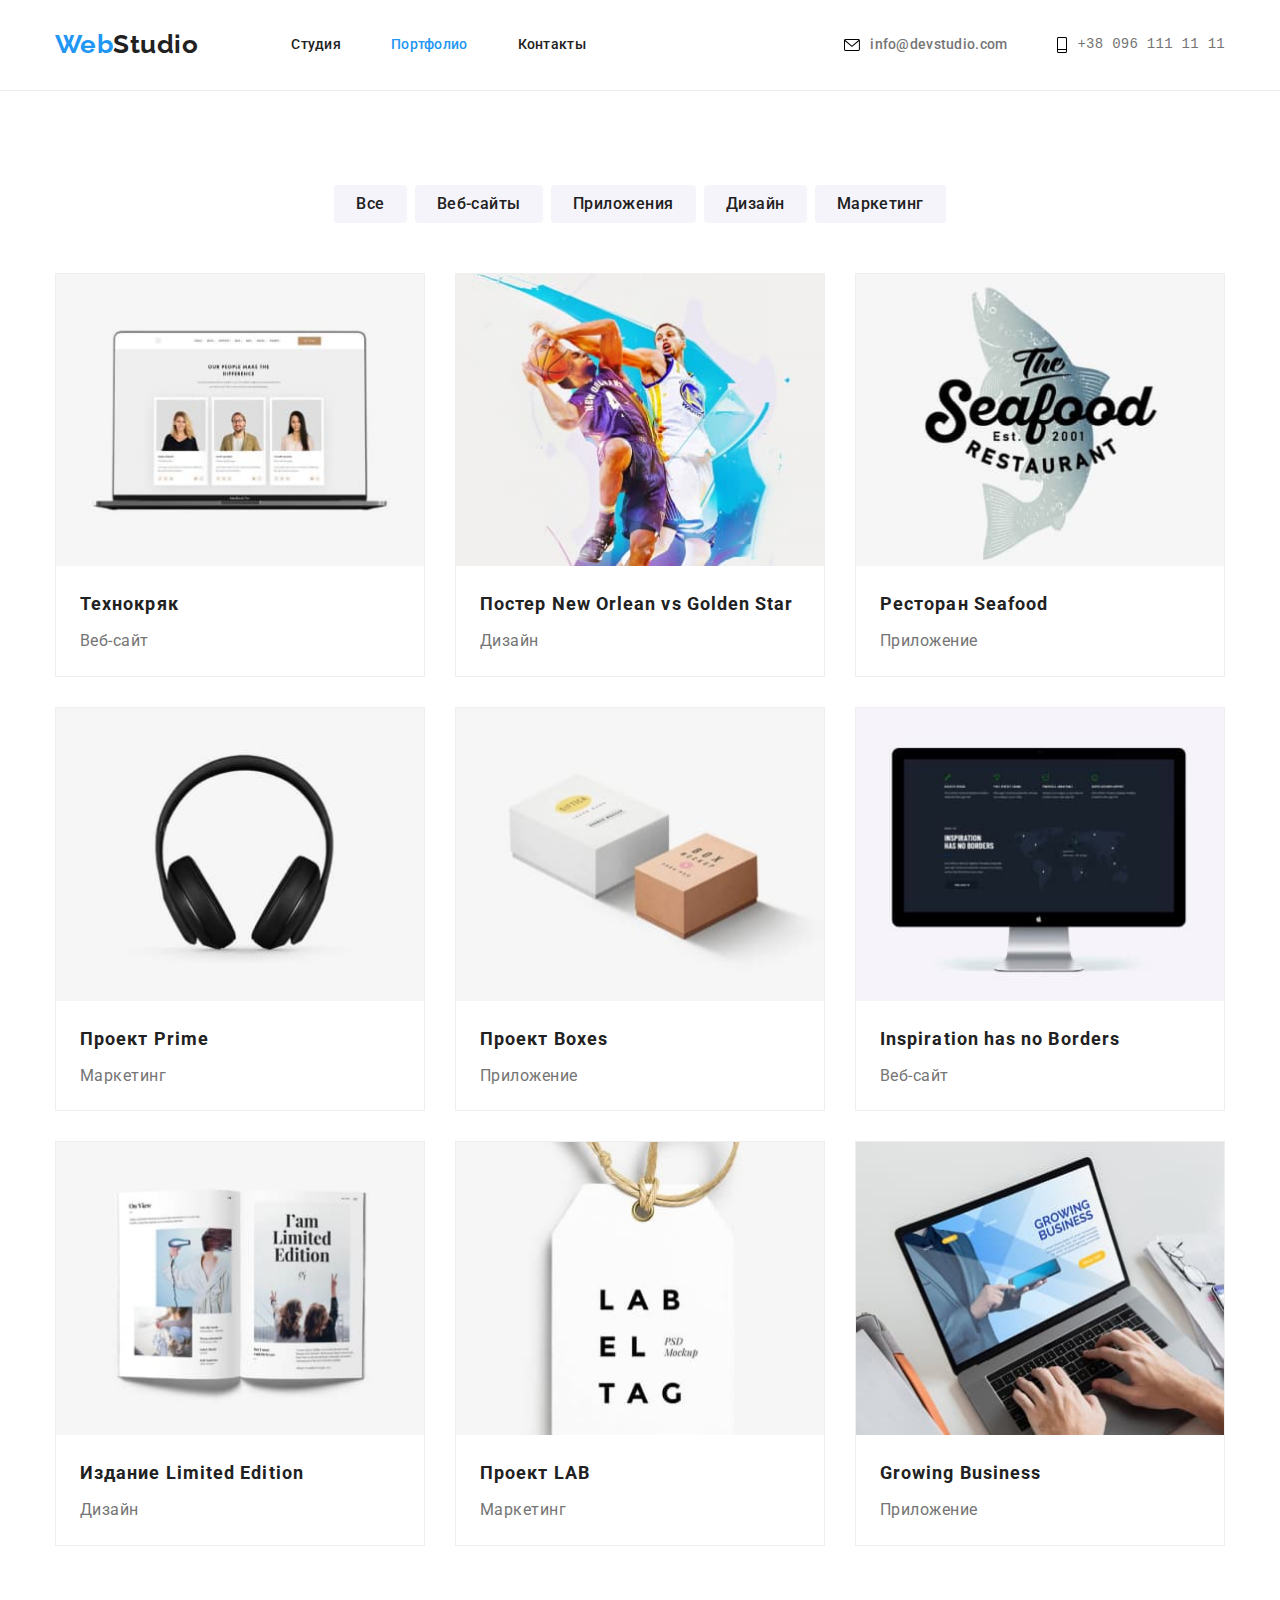
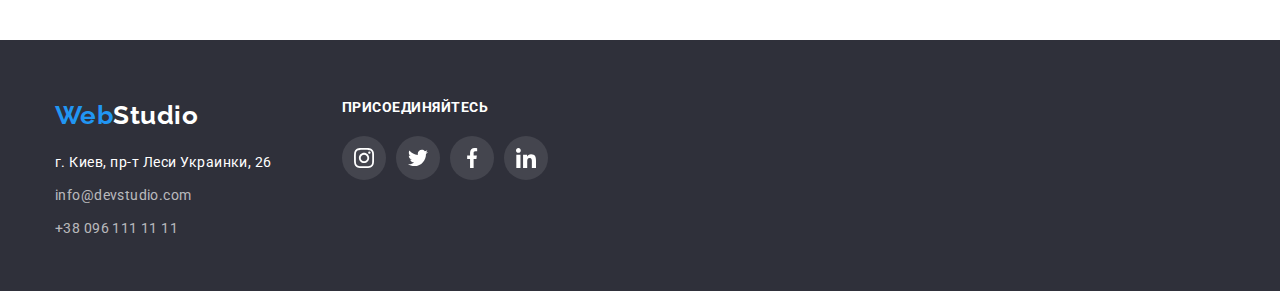
==== commit 7f750718: "фиксит ошибки" ====
--- a/portfolio.html
+++ b/portfolio.html
@@ -225,7 +225,7 @@
           </div>
         </div>
         <div class="joinus">
-          <p class="joinus-p">присоединяйтесь</p>
+          <p class="joinus-p">ПРИСОЕДИНЯЙТЕСЬ</p>
           <ul class="social-footer">
             <li class="social-item-footer">
               <a href="#" class="social-link-footer">
--- a/css/style.css
+++ b/css/style.css
@@ -186,7 +186,8 @@
   color: var(--accent-color);
 }
 
-.auth-nav-link:hover .auth-nav-icon {
+.auth-nav-link:hover .auth-nav-icon,
+.auth-nav-link:focus .auth-nav-icon {
   fill: var(--accent-color);
 }
 
@@ -522,8 +523,10 @@
 }
 
 .joinus-p {
-  font-weight: 700px;
-  color: var(--primary-white-color);
+  font-size: 14px;
+  font-weight: 700;
+  color: var(--primary-white-color);
+  line-height: 1.14;
 }
 
 /* Footer Social */
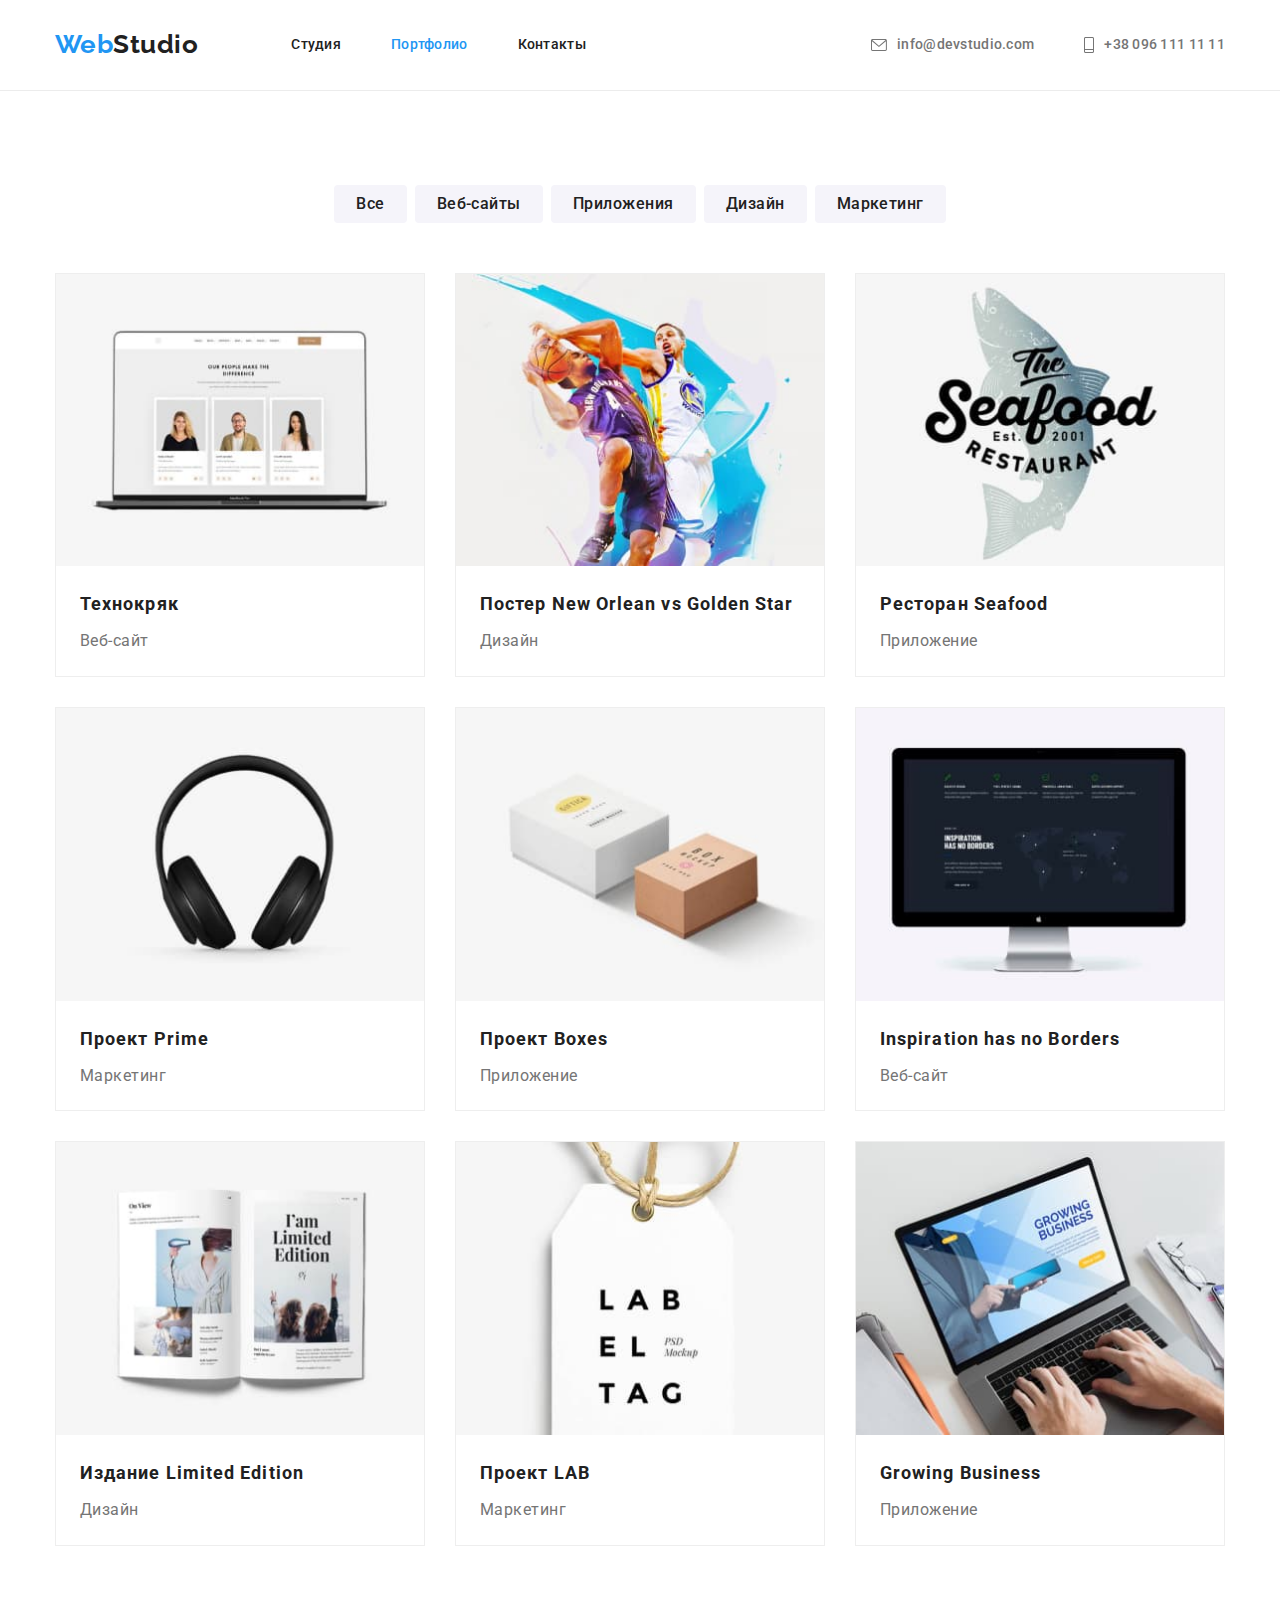
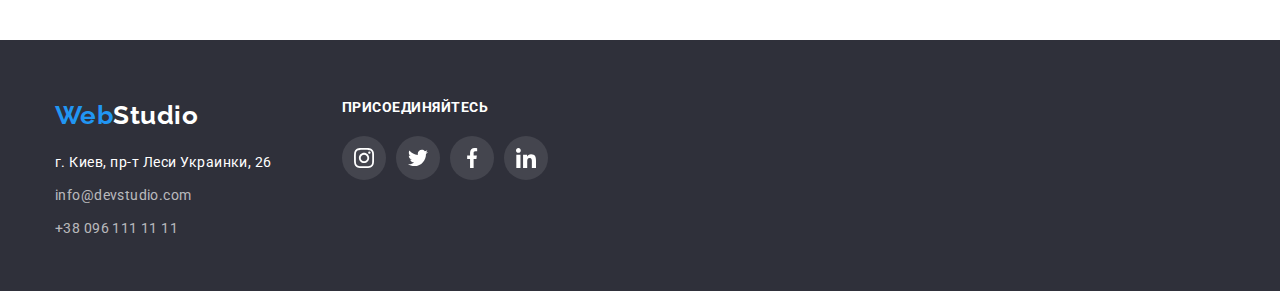
==== commit 378f27ae: "Фиксит фокус эффект" ====
--- a/portfolio.html
+++ b/portfolio.html
@@ -45,10 +45,9 @@
           <li class="auth-nav-item">
             <a href="tel:+380961111111" class="auth-nav-link phoneto"
               ><svg class="auth-nav-icon" width="10" height="16">
-                <use href="./images/sprite1.svg#phone"></use>
-              </svg>
-              <pre>+38 096 111 11 11</pre>
-            </a>
+                <use href="./images/sprite1.svg#phone"></use></svg
+              >+38 096 111 11 11</a
+            >
           </li>
         </ul>
       </div>
@@ -229,38 +228,30 @@
           <ul class="social-footer">
             <li class="social-item-footer">
               <a href="#" class="social-link-footer">
-                <div class="social-thumb-footer">
-                  <svg class="social-icon-footer" width="20" height="20">
-                    <use href="./images/sprite1.svg#instagram1"></use>
-                  </svg>
-                </div>
-              </a>
-            </li>
-            <li class="social-item-footer">
-              <a href="#" class="social-link-footer">
-                <div class="social-thumb-footer">
-                  <svg class="social-icon-footer" width="20" height="20">
-                    <use href="./images/sprite1.svg#twitter1"></use>
-                  </svg>
-                </div>
-              </a>
-            </li>
-            <li class="social-item-footer">
-              <a href="#" class="social-link-footer">
-                <div class="social-thumb-footer">
-                  <svg class="social-icon-footer" width="20" height="20">
-                    <use href="./images/sprite1.svg#facebook1"></use>
-                  </svg>
-                </div>
-              </a>
-            </li>
-            <li class="social-item-footer">
-              <a href="#" class="social-link-footer">
-                <div class="social-thumb-footer">
-                  <svg class="social-icon-footer" width="20" height="20">
-                    <use href="./images/sprite1.svg#linkedin1"></use>
-                  </svg>
-                </div>
+                <svg class="social-icon-footer" width="20" height="20">
+                  <use href="./images/sprite1.svg#instagram1"></use>
+                </svg>
+              </a>
+            </li>
+            <li class="social-item-footer">
+              <a href="#" class="social-link-footer">
+                <svg class="social-icon-footer" width="20" height="20">
+                  <use href="./images/sprite1.svg#twitter1"></use>
+                </svg>
+              </a>
+            </li>
+            <li class="social-item-footer">
+              <a href="#" class="social-link-footer">
+                <svg class="social-icon-footer" width="20" height="20">
+                  <use href="./images/sprite1.svg#facebook1"></use>
+                </svg>
+              </a>
+            </li>
+            <li class="social-item-footer">
+              <a href="#" class="social-link-footer">
+                <svg class="social-icon-footer" width="20" height="20">
+                  <use href="./images/sprite1.svg#linkedin1"></use>
+                </svg>
               </a>
             </li>
           </ul>
--- a/css/style.css
+++ b/css/style.css
@@ -175,6 +175,7 @@
 
 .auth-nav-icon {
   margin-right: 10px;
+  fill: var(--primary-text-color);
 }
 
 .site-nav-link:hover,
@@ -321,7 +322,7 @@
   content: ('');
 } */
 
-.feature-list-item:nth-child(2)::before {
+/* .feature-list-item:nth-child(2)::before {
   background-image: url(../images/feat2.svg);
   content: ('');
 }
@@ -334,7 +335,7 @@
 .feature-list-item:nth-child(4)::before {
   background-image: url(../images/feat4.svg);
   content: ('');
-}
+} */
 
 /* .feature-list-item .feature-list .feature-list-item + .feature-list-item {
   margin-left: 30px;
@@ -415,7 +416,7 @@
   margin-left: 32px;
 }
 
-.social-thumb {
+.social-link {
   display: flex;
   align-items: center;
   justify-content: center;
@@ -429,8 +430,8 @@
   fill: currentColor;
 }
 
-.social-thumb:hover,
-.social-thumb:focus {
+.social-link:hover,
+.social-link:focus {
   border-radius: 50%;
   background-color: var(--accent-color);
   color: var(--primary-white-color);
@@ -442,7 +443,7 @@
   justify-content: space-between;
 }
 
-.customers-thumb {
+.customers-link {
   width: 170px;
   height: 92px;
   display: flex;
@@ -461,8 +462,8 @@
   fill: currentColor;
 }
 
-.customers-thumb:hover,
-.customers-thumb:focus {
+.customers-link:hover,
+.customers-link:focus {
   border: 1px solid var(--accent-color);
   color: var(--accent-color);
 }
@@ -540,7 +541,7 @@
   margin-top: 20px;
 }
 
-.social-thumb-footer {
+.social-link-footer {
   display: flex;
   align-items: center;
   justify-content: center;
@@ -556,8 +557,8 @@
   fill: currentColor;
 }
 
-.social-thumb-footer:hover,
-.social-thumb-footer:focus {
+.social-link-footer:hover,
+.social-link-footer:focus {
   border-radius: 50%;
   background-color: var(--accent-color);
 }
